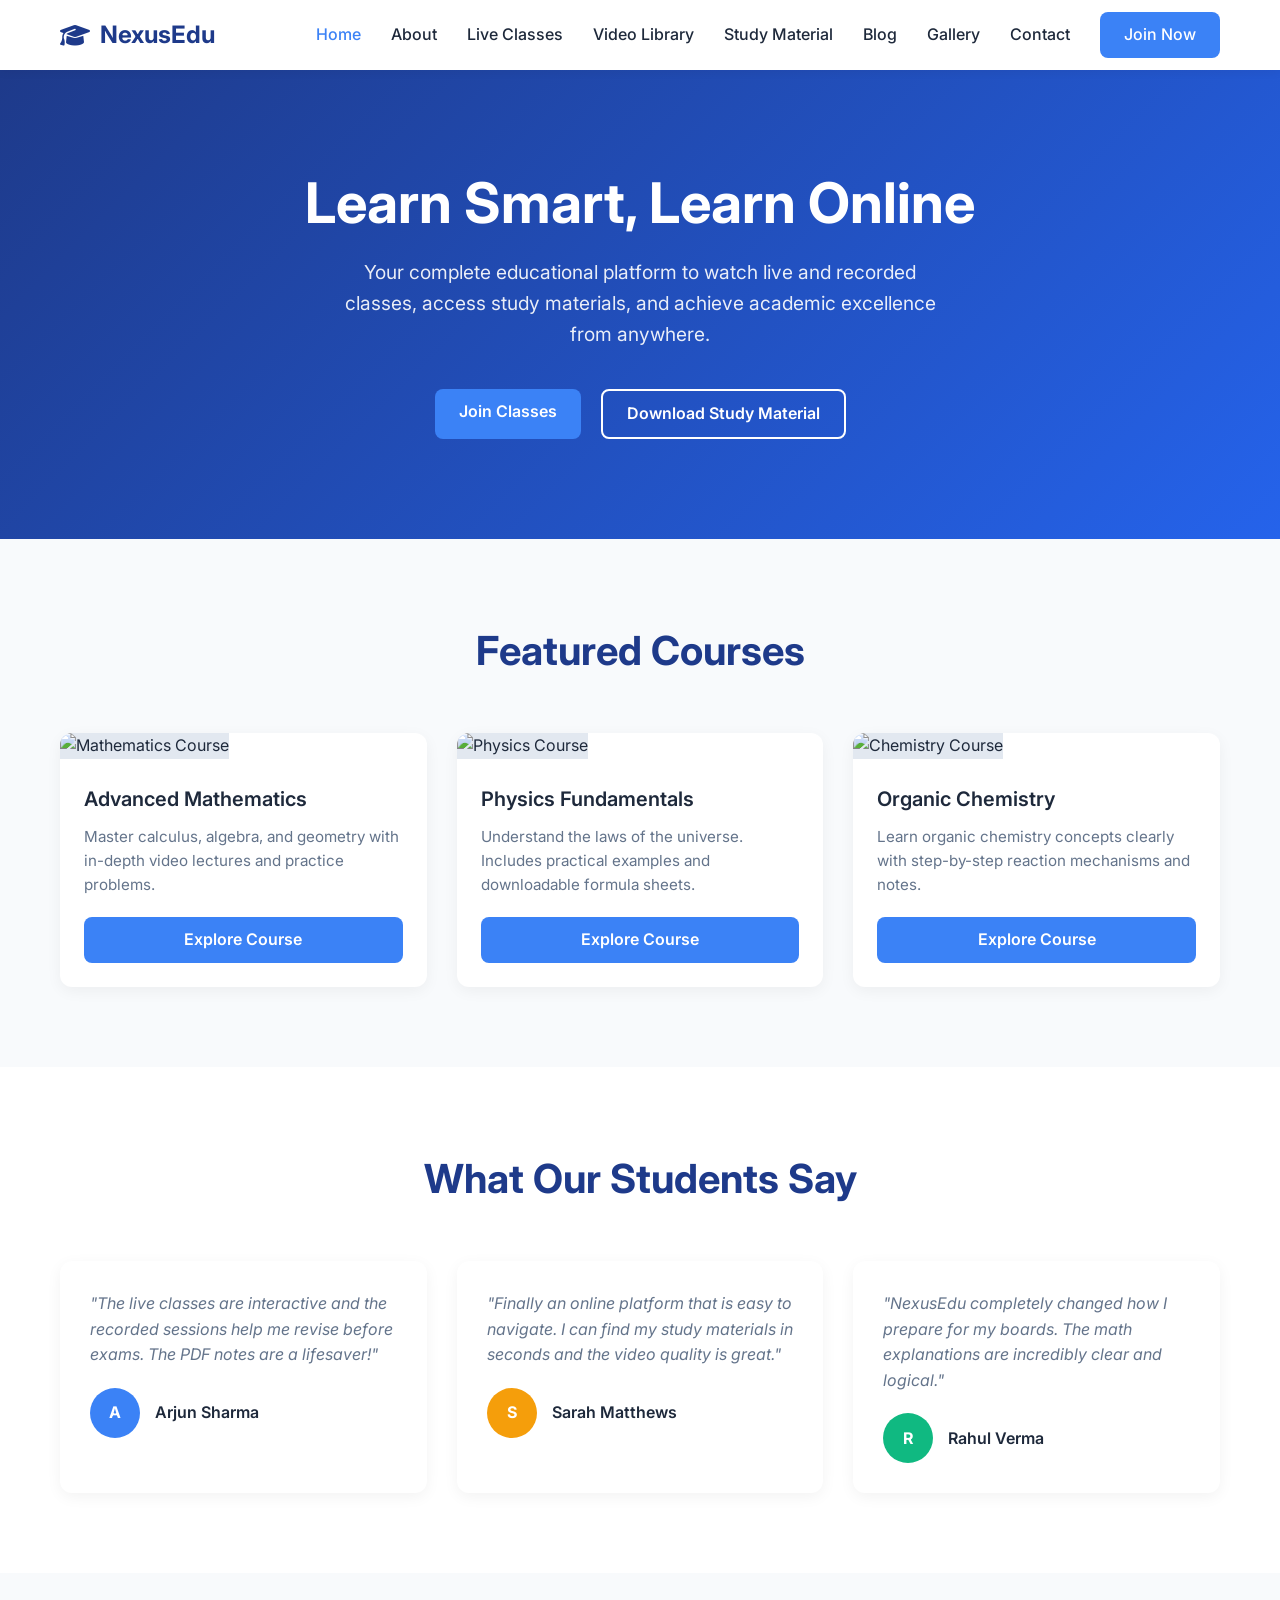
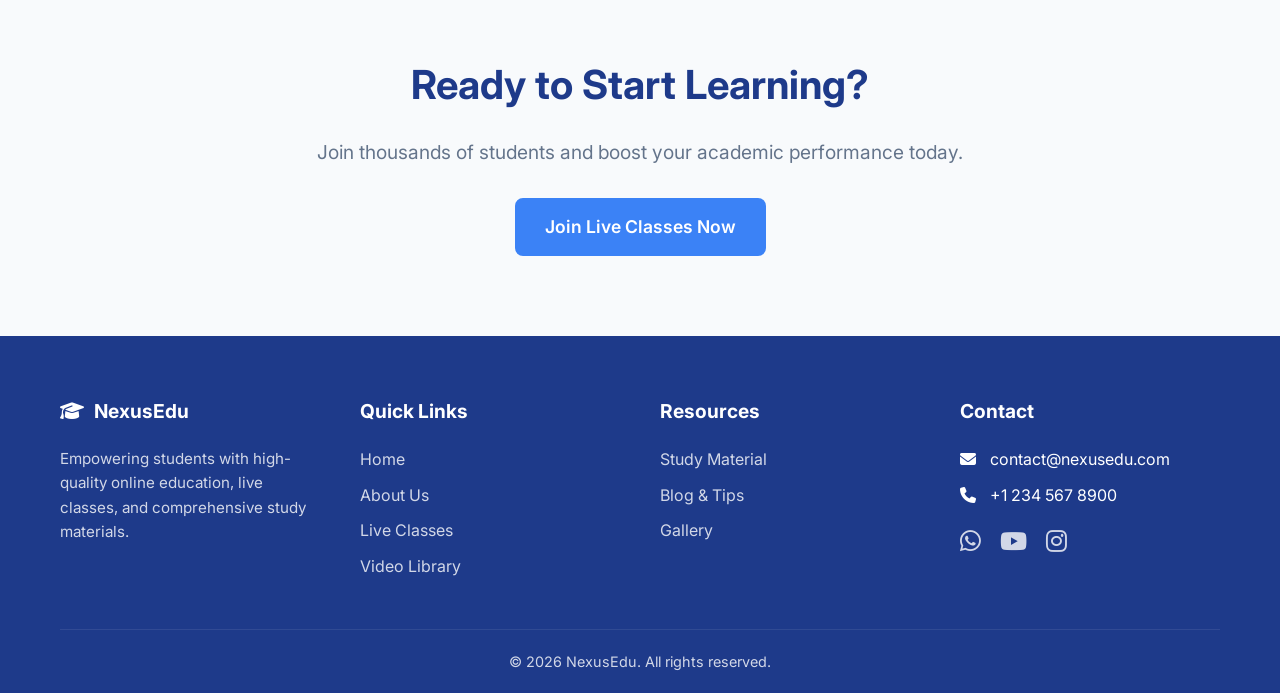
==== index.html @ 4cb1acce "Add files via upload" ====
<!DOCTYPE html>
<html lang="en">
<head>
  <meta charset="UTF-8">
  <meta name="viewport" content="width=device-width, initial-scale=1.0">
  <title>Nexus Education | Learn Smart, Learn Online</title>
  <meta name="description" content="Online learning platform for students to attend live classes, watch recorded lectures, and download study materials.">
  <link rel="stylesheet" href="styles.css">
  <link rel="stylesheet" href="https://cdnjs.cloudflare.com/ajax/libs/font-awesome/6.4.0/css/all.min.css">
</head>
<body>
  <!-- Navigation -->
  <nav class="navbar">
    <div class="container">
      <a href="index.html" class="logo">
        <i class="fa-solid fa-graduation-cap"></i>
        NexusEdu
      </a>
      <div class="hamburger">
        <i class="fa-solid fa-bars"></i>
      </div>
      <ul class="nav-links">
        <li><a href="index.html">Home</a></li>
        <li><a href="about.html">About</a></li>
        <li><a href="classes.html">Live Classes</a></li>
        <li><a href="library.html">Video Library</a></li>
        <li><a href="materials.html">Study Material</a></li>
        <li><a href="blog.html">Blog</a></li>
        <li><a href="gallery.html">Gallery</a></li>
        <li><a href="contact.html">Contact</a></li>
        <li><a href="classes.html" class="btn btn-primary" style="color: white;">Join Now</a></li>
      </ul>
    </div>
  </nav>

  <!-- Hero Section -->
  <section class="hero">
    <div class="container">
      <h1>Learn Smart, Learn Online</h1>
      <p>Your complete educational platform to watch live and recorded classes, access study materials, and achieve academic excellence from anywhere.</p>
      <div class="hero-buttons">
        <a href="classes.html" class="btn btn-primary">Join Classes</a>
        <a href="materials.html" class="btn btn-outline">Download Study Material</a>
      </div>
    </div>
  </section>

  <!-- Featured Courses Section -->
  <section class="section">
    <div class="container">
      <h2 class="section-title">Featured Courses</h2>
      <div class="courses-grid">
        <!-- Course 1 -->
        <div class="course-card">
          <img src="https://images.unsplash.com/photo-1635070041078-e363dbe005cb?ixlib=rb-4.0.3&auto=format&fit=crop&w=600&q=80" alt="Mathematics Course" class="course-img">
          <div class="course-content">
            <h3 class="course-title">Advanced Mathematics</h3>
            <p class="course-desc">Master calculus, algebra, and geometry with in-depth video lectures and practice problems.</p>
            <a href="library.html" class="btn btn-primary" style="width: 100%">Explore Course</a>
          </div>
        </div>
        <!-- Course 2 -->
        <div class="course-card">
          <img src="https://images.unsplash.com/photo-1532094349884-543bc11b234d?ixlib=rb-4.0.3&auto=format&fit=crop&w=600&q=80" alt="Physics Course" class="course-img">
          <div class="course-content">
            <h3 class="course-title">Physics Fundamentals</h3>
            <p class="course-desc">Understand the laws of the universe. Includes practical examples and downloadable formula sheets.</p>
            <a href="library.html" class="btn btn-primary" style="width: 100%">Explore Course</a>
          </div>
        </div>
        <!-- Course 3 -->
        <div class="course-card">
          <img src="https://images.unsplash.com/photo-1532187863486-abf9dbad1b69?ixlib=rb-4.0.3&auto=format&fit=crop&w=600&q=80" alt="Chemistry Course" class="course-img">
          <div class="course-content">
            <h3 class="course-title">Organic Chemistry</h3>
            <p class="course-desc">Learn organic chemistry concepts clearly with step-by-step reaction mechanisms and notes.</p>
            <a href="library.html" class="btn btn-primary" style="width: 100%">Explore Course</a>
          </div>
        </div>
      </div>
    </div>
  </section>

  <!-- Testimonials -->
  <section class="section" style="background-color: var(--white);">
    <div class="container">
      <h2 class="section-title">What Our Students Say</h2>
      <div class="testimonials-grid">
        <div class="testimonial-card">
          <p class="testimonial-text">"The live classes are interactive and the recorded sessions help me revise before exams. The PDF notes are a lifesaver!"</p>
          <div class="student-info">
            <div class="student-avatar" style="background-color: #3b82f6;">A</div>
            <div class="student-name">Arjun Sharma</div>
          </div>
        </div>
        <div class="testimonial-card">
          <p class="testimonial-text">"Finally an online platform that is easy to navigate. I can find my study materials in seconds and the video quality is great."</p>
          <div class="student-info">
            <div class="student-avatar" style="background-color: #f59e0b;">S</div>
            <div class="student-name">Sarah Matthews</div>
          </div>
        </div>
        <div class="testimonial-card">
          <p class="testimonial-text">"NexusEdu completely changed how I prepare for my boards. The math explanations are incredibly clear and logical."</p>
          <div class="student-info">
            <div class="student-avatar" style="background-color: #10b981;">R</div>
            <div class="student-name">Rahul Verma</div>
          </div>
        </div>
      </div>
    </div>
  </section>

  <!-- Call to Action -->
  <section class="cta">
    <div class="container">
      <h2 style="font-size: 2.5rem; color: var(--primary-blue); margin-bottom: 20px;">Ready to Start Learning?</h2>
      <p style="font-size: 1.2rem; color: var(--text-light); margin-bottom: 30px;">Join thousands of students and boost your academic performance today.</p>
      <a href="classes.html" class="btn btn-primary" style="font-size: 1.1rem; padding: 15px 30px;">Join Live Classes Now</a>
    </div>
  </section>

  <!-- Footer -->
  <footer>
    <div class="container">
      <div class="footer-grid">
        <div class="footer-col">
          <h3><i class="fa-solid fa-graduation-cap" style="margin-right: 10px;"></i>NexusEdu</h3>
          <p style="opacity: 0.8; margin-top: 15px; font-size: 0.95rem;">Empowering students with high-quality online education, live classes, and comprehensive study materials.</p>
        </div>
        <div class="footer-col">
          <h3>Quick Links</h3>
          <ul>
            <li><a href="index.html">Home</a></li>
            <li><a href="about.html">About Us</a></li>
            <li><a href="classes.html">Live Classes</a></li>
            <li><a href="library.html">Video Library</a></li>
          </ul>
        </div>
        <div class="footer-col">
          <h3>Resources</h3>
          <ul>
            <li><a href="materials.html">Study Material</a></li>
            <li><a href="blog.html">Blog & Tips</a></li>
            <li><a href="gallery.html">Gallery</a></li>
          </ul>
        </div>
        <div class="footer-col">
          <h3>Contact</h3>
          <ul>
            <li><i class="fa-solid fa-envelope" style="margin-right: 10px;"></i> contact@nexusedu.com</li>
            <li><i class="fa-solid fa-phone" style="margin-right: 10px;"></i> +1 234 567 8900</li>
            <li style="margin-top: 15px;">
              <a href="#" style="font-size: 1.5rem; margin-right: 15px;"><i class="fa-brands fa-whatsapp"></i></a>
              <a href="#" style="font-size: 1.5rem; margin-right: 15px;"><i class="fa-brands fa-youtube"></i></a>
              <a href="#" style="font-size: 1.5rem;"><i class="fa-brands fa-instagram"></i></a>
            </li>
          </ul>
        </div>
      </div>
      <div class="footer-bottom">
        &copy; 2026 NexusEdu. All rights reserved.
      </div>
    </div>
  </footer>

  <script src="script.js"></script>
</body>
</html>
---- styles.css ----
@import url('https://fonts.googleapis.com/css2?family=Inter:wght@300;400;500;600;700&display=swap');

:root {
  --primary-blue: #1e3a8a; /* deep blue */
  --secondary-blue: #3b82f6; /* bright blue */
  --light-gray: #f8fafc;
  --text-dark: #1e293b;
  --text-light: #64748b;
  --white: #ffffff;
  --nav-height: 70px;
}

* {
  margin: 0;
  padding: 0;
  box-sizing: border-box;
}

body {
  font-family: 'Inter', sans-serif;
  color: var(--text-dark);
  background-color: var(--light-gray);
  line-height: 1.6;
}

a {
  text-decoration: none;
  color: inherit;
}

ul {
  list-style: none;
}

/* Global Container */
.container {
  max-width: 1200px;
  margin: 0 auto;
  padding: 0 20px;
}

/* Navbar */
.navbar {
  background-color: var(--white);
  box-shadow: 0 2px 10px rgba(0,0,0,0.05);
  position: sticky;
  top: 0;
  z-index: 1000;
  height: var(--nav-height);
  display: flex;
  align-items: center;
}

.navbar .container {
  display: flex;
  justify-content: space-between;
  align-items: center;
  width: 100%;
}

.logo {
  font-size: 1.5rem;
  font-weight: 700;
  color: var(--primary-blue);
  display: flex;
  align-items: center;
  gap: 10px;
}

.nav-links {
  display: flex;
  gap: 30px;
  align-items: center;
}

.nav-links a {
  font-weight: 500;
  transition: color 0.3s;
}

.nav-links a:hover,
.nav-links a.active {
  color: var(--secondary-blue);
}

.btn {
  padding: 10px 24px;
  border-radius: 8px;
  font-weight: 600;
  transition: all 0.3s ease;
  cursor: pointer;
  border: none;
  display: inline-block;
  text-align: center;
}

.btn-primary {
  background-color: var(--secondary-blue);
  color: var(--white);
}

.btn-primary:hover {
  background-color: var(--primary-blue);
  color: var(--white);
  transform: translateY(-2px);
  box-shadow: 0 4px 12px rgba(59, 130, 246, 0.3);
}

.btn-outline {
  background-color: transparent;
  border: 2px solid var(--white);
  color: var(--white);
}

.btn-outline:hover {
  background-color: var(--white);
  color: var(--primary-blue);
}

.hamburger {
  display: none;
  cursor: pointer;
  font-size: 1.5rem;
  color: var(--text-dark);
}

/* Hero Section */
.hero {
  background: linear-gradient(135deg, var(--primary-blue), #2563eb);
  color: var(--white);
  padding: 100px 0;
  text-align: center;
}

.hero h1 {
  font-size: 3.5rem;
  font-weight: 700;
  margin-bottom: 20px;
  line-height: 1.2;
}

.hero p {
  font-size: 1.2rem;
  margin-bottom: 40px;
  max-width: 600px;
  margin-left: auto;
  margin-right: auto;
  opacity: 0.9;
}

.hero-buttons {
  display: flex;
  gap: 20px;
  justify-content: center;
}

/* Sections */
.section {
  padding: 80px 0;
}

.section-title {
  text-align: center;
  font-size: 2.5rem;
  margin-bottom: 50px;
  color: var(--primary-blue);
}

/* Featured Courses */
.courses-grid {
  display: grid;
  grid-template-columns: repeat(auto-fit, minmax(300px, 1fr));
  gap: 30px;
}

.course-card {
  background: var(--white);
  border-radius: 12px;
  overflow: hidden;
  box-shadow: 0 4px 15px rgba(0,0,0,0.05);
  transition: transform 0.3s ease;
}

.course-card:hover {
  transform: translateY(-5px);
}

.course-img {
  width: 100%;
  height: 200px;
  object-fit: cover;
  background-color: #e2e8f0;
}

.course-content {
  padding: 24px;
}

.course-title {
  font-size: 1.25rem;
  font-weight: 600;
  margin-bottom: 10px;
}

.course-desc {
  color: var(--text-light);
  font-size: 0.95rem;
  margin-bottom: 20px;
}

/* Testimonials */
.testimonials-grid {
  display: grid;
  grid-template-columns: repeat(auto-fit, minmax(300px, 1fr));
  gap: 30px;
}

.testimonial-card {
  background: var(--white);
  padding: 30px;
  border-radius: 12px;
  box-shadow: 0 4px 15px rgba(0,0,0,0.05);
  position: relative;
}

.testimonial-text {
  font-style: italic;
  color: var(--text-light);
  margin-bottom: 20px;
}

.student-info {
  display: flex;
  align-items: center;
  gap: 15px;
}

.student-avatar {
  width: 50px;
  height: 50px;
  border-radius: 50%;
  background-color: #cbd5e1;
  display: flex;
  align-items: center;
  justify-content: center;
  color: var(--white);
  font-weight: bold;
}

.student-name {
  font-weight: 600;
}

/* Call to Action */
.cta {
  background-color: var(--light-gray);
  text-align: center;
  padding: 80px 0;
}

/* Footer */
footer {
  background-color: var(--primary-blue);
  color: var(--white);
  padding: 60px 0 20px;
}

.footer-grid {
  display: grid;
  grid-template-columns: repeat(auto-fit, minmax(250px, 1fr));
  gap: 40px;
  margin-bottom: 40px;
}

.footer-col h3 {
  font-size: 1.2rem;
  margin-bottom: 20px;
}

.footer-col ul li {
  margin-bottom: 10px;
}

.footer-col ul li a {
  opacity: 0.8;
  transition: opacity 0.3s;
}

.footer-col ul li a:hover {
  opacity: 1;
}

.footer-bottom {
  text-align: center;
  padding-top: 20px;
  border-top: 1px solid rgba(255,255,255,0.1);
  opacity: 0.8;
  font-size: 0.9rem;
}

/* Interactive Components (e.g. Schedule, PDF Cards) */
.page-header {
  background-color: var(--primary-blue);
  color: var(--white);
  padding: 60px 0;
  text-align: center;
}

.page-header h1 {
  font-size: 2.5rem;
  margin-bottom: 10px;
}

/* Mobile Responsive */
@media (max-width: 768px) {
  .hamburger {
    display: block;
  }
  
  .nav-links {
    position: absolute;
    top: var(--nav-height);
    left: 0;
    width: 100%;
    background-color: var(--white);
    flex-direction: column;
    gap: 0;
    box-shadow: 0 10px 15px rgba(0,0,0,0.05);
    max-height: 0;
    overflow: hidden;
    transition: max-height 0.3s ease-in-out;
  }
  
  .nav-links.active {
    max-height: 500px;
  }
  
  .nav-links li {
    width: 100%;
    text-align: center;
    padding: 15px 0;
    border-bottom: 1px solid #f1f5f9;
  }
  
  .hero h1 {
    font-size: 2.5rem;
  }
  
  .hero-buttons {
    flex-direction: column;
    padding: 0 20px;
  }
}
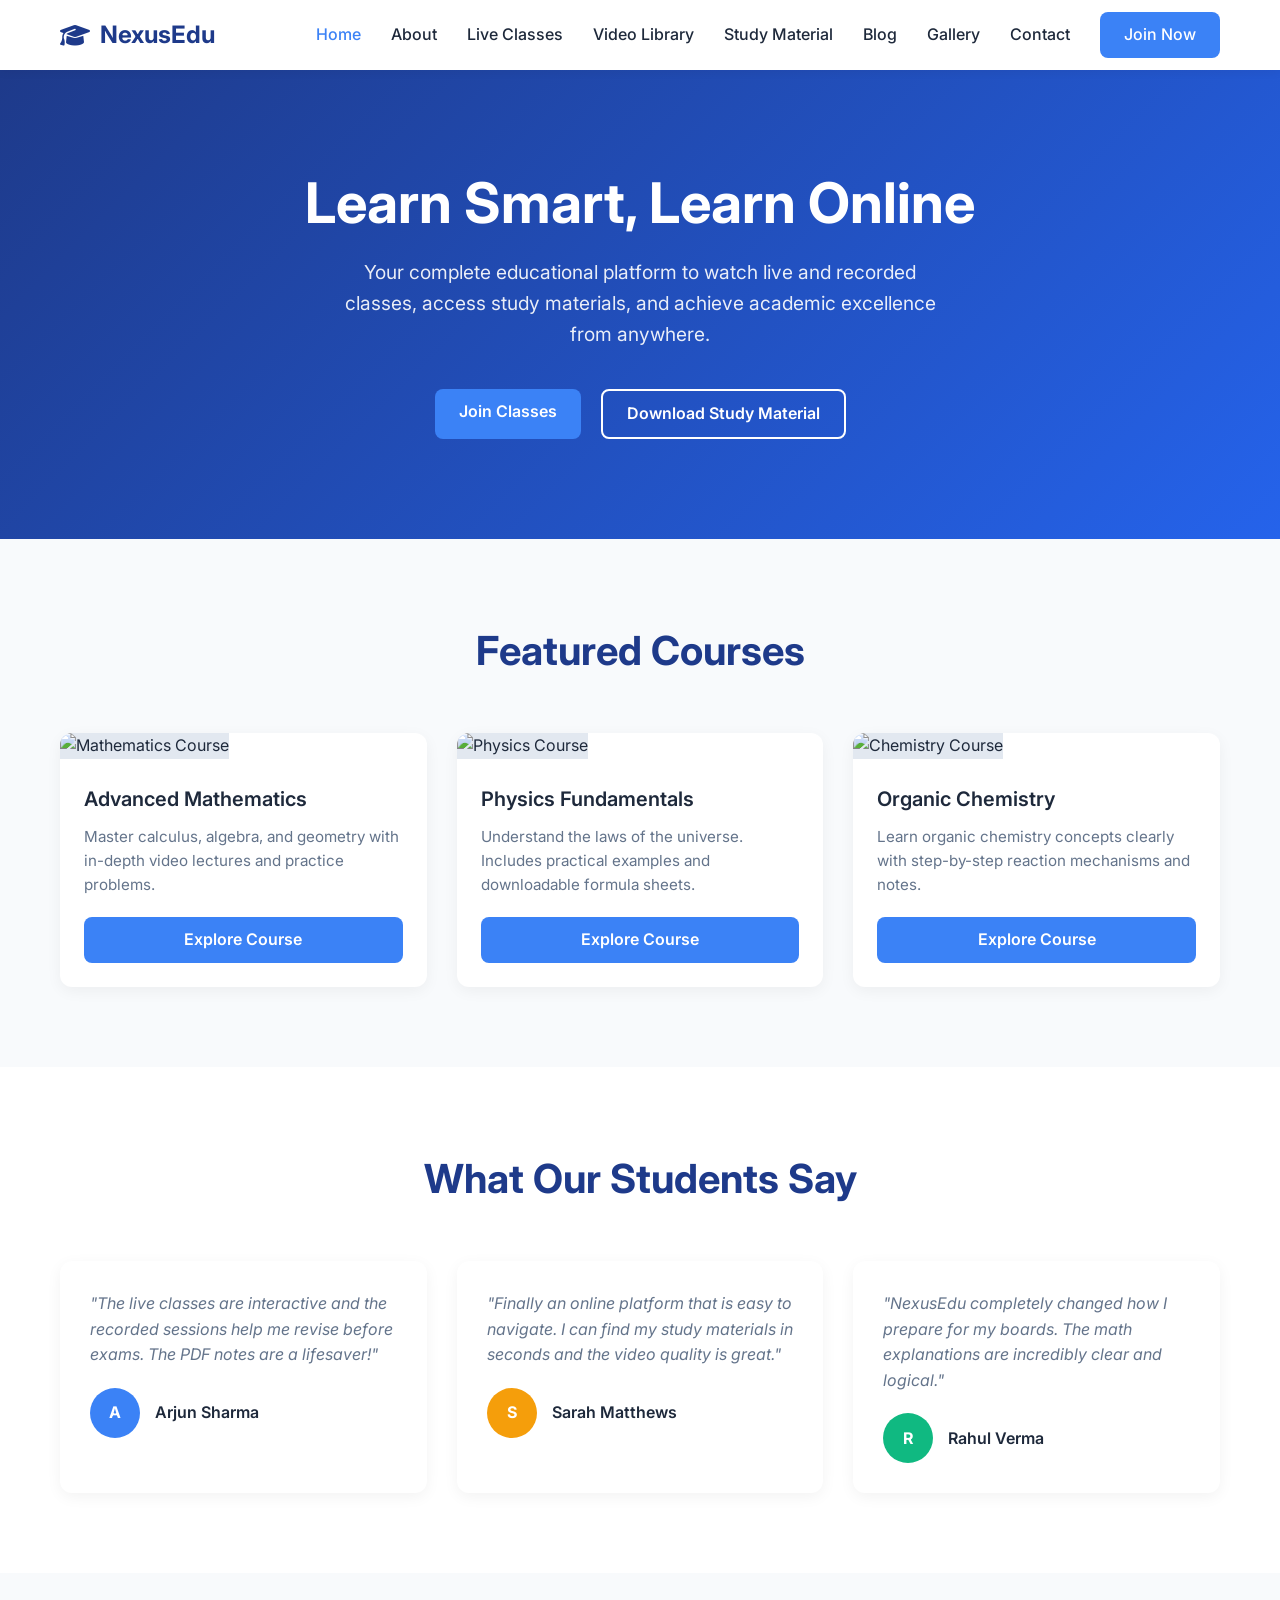
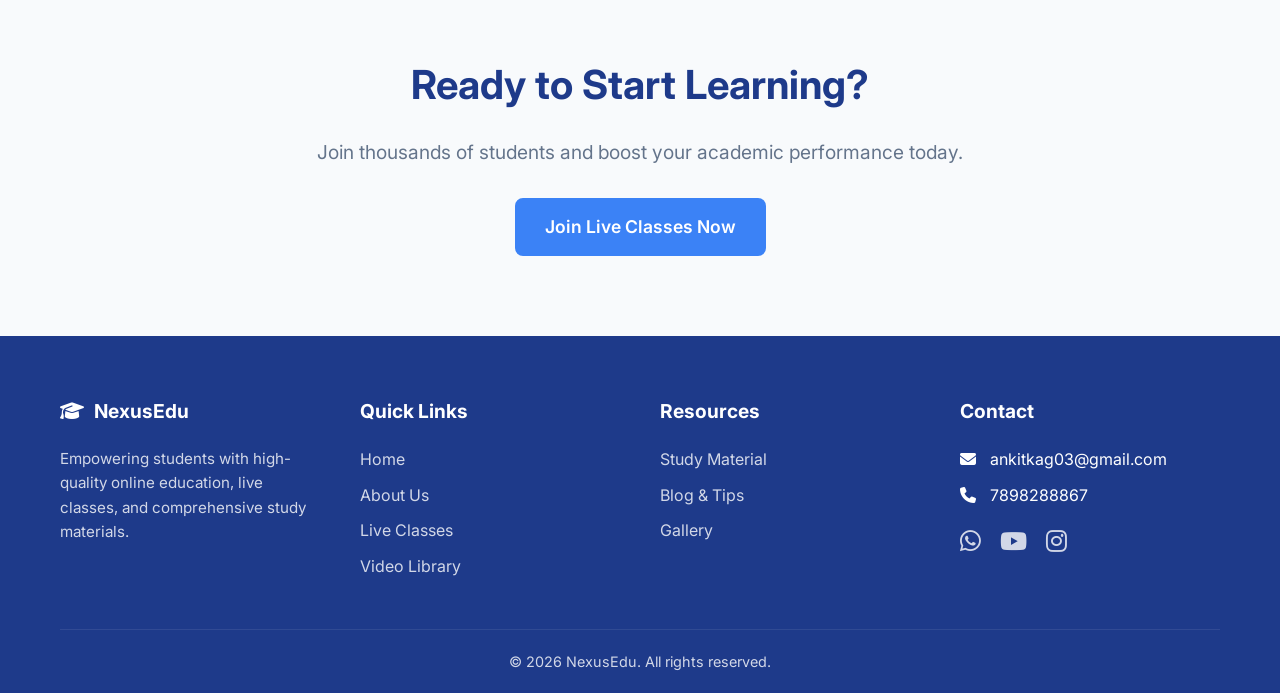
==== commit ea186bee: "Modify footer contact details and links Updated contact information and social media links in the fo" ====
--- a/index.html
+++ b/index.html
@@ -148,12 +148,12 @@
         <div class="footer-col">
           <h3>Contact</h3>
           <ul>
-            <li><i class="fa-solid fa-envelope" style="margin-right: 10px;"></i> contact@nexusedu.com</li>
-            <li><i class="fa-solid fa-phone" style="margin-right: 10px;"></i> +1 234 567 8900</li>
+            <li><i class="fa-solid fa-envelope" style="margin-right: 10px;"></i> ankitkag03@gmail.com</li>
+            <li><i class="fa-solid fa-phone" style="margin-right: 10px;"></i> 7898288867</li>
             <li style="margin-top: 15px;">
-              <a href="#" style="font-size: 1.5rem; margin-right: 15px;"><i class="fa-brands fa-whatsapp"></i></a>
-              <a href="#" style="font-size: 1.5rem; margin-right: 15px;"><i class="fa-brands fa-youtube"></i></a>
-              <a href="#" style="font-size: 1.5rem;"><i class="fa-brands fa-instagram"></i></a>
+              <a href="https://wa.me/7898288867" style="font-size: 1.5rem; margin-right: 15px;"><i class="fa-brands fa-whatsapp"></i></a>
+              <a href="https://www.youtube.com/@ankitkag07" style="font-size: 1.5rem; margin-right: 15px;"><i class="fa-brands fa-youtube"></i></a>
+              <a href="https://www.instagram.com/ami_t0720/" style="font-size: 1.5rem;"><i class="fa-brands fa-instagram"></i></a>
             </li>
           </ul>
         </div>
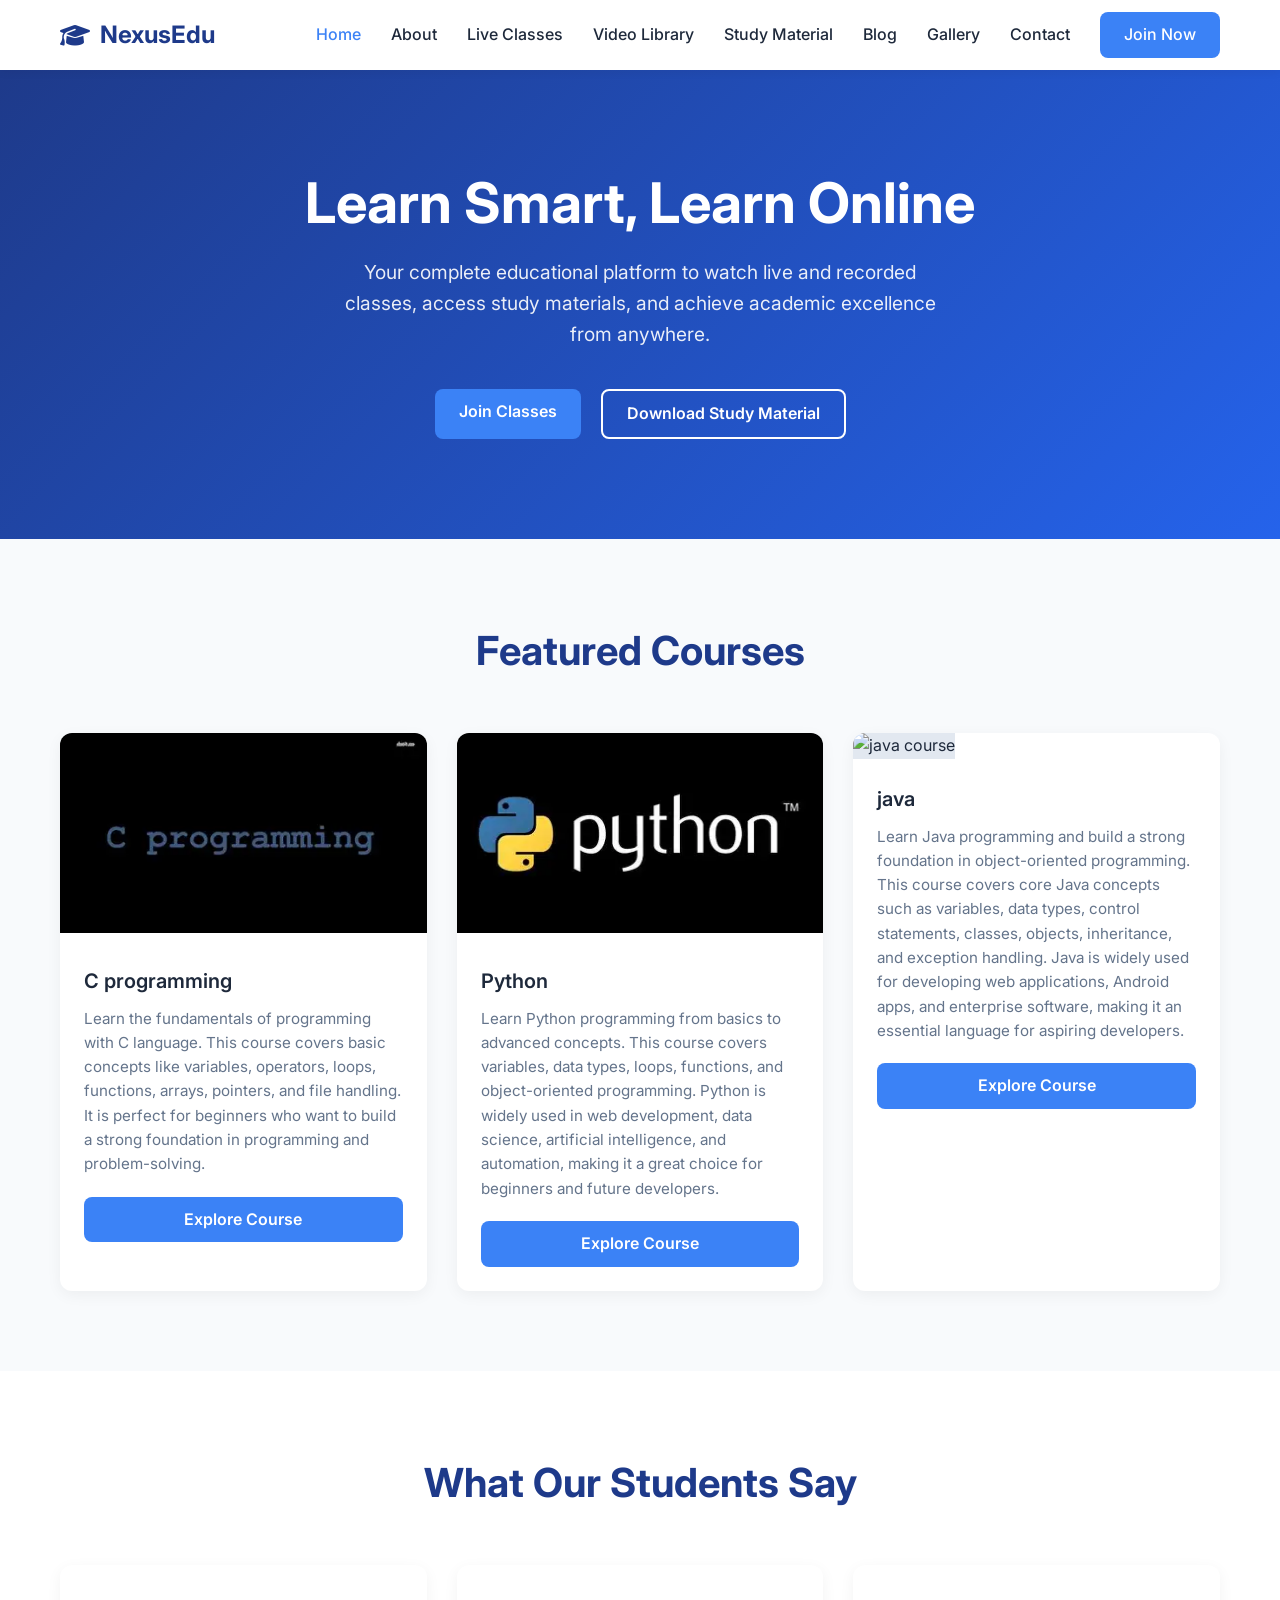
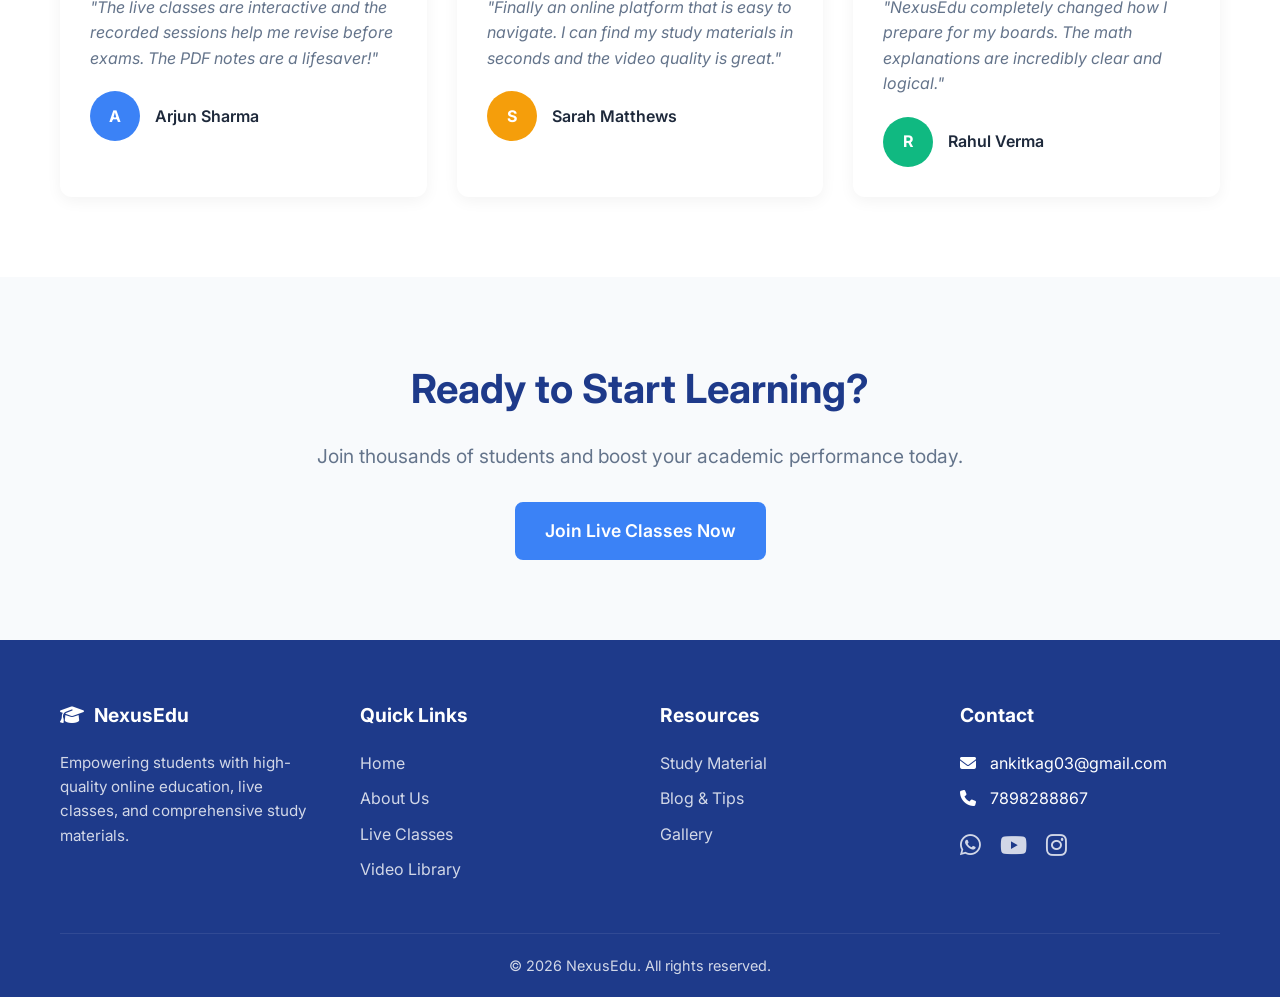
==== commit 2f86f4d8: "Update course details and images in index.html" ====
--- a/index.html
+++ b/index.html
@@ -52,28 +52,28 @@
       <div class="courses-grid">
         <!-- Course 1 -->
         <div class="course-card">
-          <img src="https://images.unsplash.com/photo-1635070041078-e363dbe005cb?ixlib=rb-4.0.3&auto=format&fit=crop&w=600&q=80" alt="Mathematics Course" class="course-img">
+          <img src="c programming.webp" class="course-img">
           <div class="course-content">
-            <h3 class="course-title">Advanced Mathematics</h3>
-            <p class="course-desc">Master calculus, algebra, and geometry with in-depth video lectures and practice problems.</p>
+            <h3 class="course-title">C programming</h3>
+            <p class="course-desc">Learn the fundamentals of programming with C language. This course covers basic concepts like variables, operators, loops, functions, arrays, pointers, and file handling. It is perfect for beginners who want to build a strong foundation in programming and problem-solving.</p>
             <a href="library.html" class="btn btn-primary" style="width: 100%">Explore Course</a>
           </div>
         </div>
         <!-- Course 2 -->
         <div class="course-card">
-          <img src="https://images.unsplash.com/photo-1532094349884-543bc11b234d?ixlib=rb-4.0.3&auto=format&fit=crop&w=600&q=80" alt="Physics Course" class="course-img">
+          <img src="python wallpaper.webp" alt="Python course" class="course-img">
           <div class="course-content">
-            <h3 class="course-title">Physics Fundamentals</h3>
-            <p class="course-desc">Understand the laws of the universe. Includes practical examples and downloadable formula sheets.</p>
+            <h3 class="course-title">Python </h3>
+            <p class="course-desc">Learn Python programming from basics to advanced concepts. This course covers variables, data types, loops, functions, and object-oriented programming. Python is widely used in web development, data science, artificial intelligence, and automation, making it a great choice for beginners and future developers.</p>
             <a href="library.html" class="btn btn-primary" style="width: 100%">Explore Course</a>
           </div>
         </div>
         <!-- Course 3 -->
         <div class="course-card">
-          <img src="https://images.unsplash.com/photo-1532187863486-abf9dbad1b69?ixlib=rb-4.0.3&auto=format&fit=crop&w=600&q=80" alt="Chemistry Course" class="course-img">
+          <img src="java wallpaper.wepb" alt="java course" class="course-img">
           <div class="course-content">
-            <h3 class="course-title">Organic Chemistry</h3>
-            <p class="course-desc">Learn organic chemistry concepts clearly with step-by-step reaction mechanisms and notes.</p>
+            <h3 class="course-title">java</h3>
+            <p class="course-desc">Learn Java programming and build a strong foundation in object-oriented programming. This course covers core Java concepts such as variables, data types, control statements, classes, objects, inheritance, and exception handling. Java is widely used for developing web applications, Android apps, and enterprise software, making it an essential language for aspiring developers.</p>
             <a href="library.html" class="btn btn-primary" style="width: 100%">Explore Course</a>
           </div>
         </div>
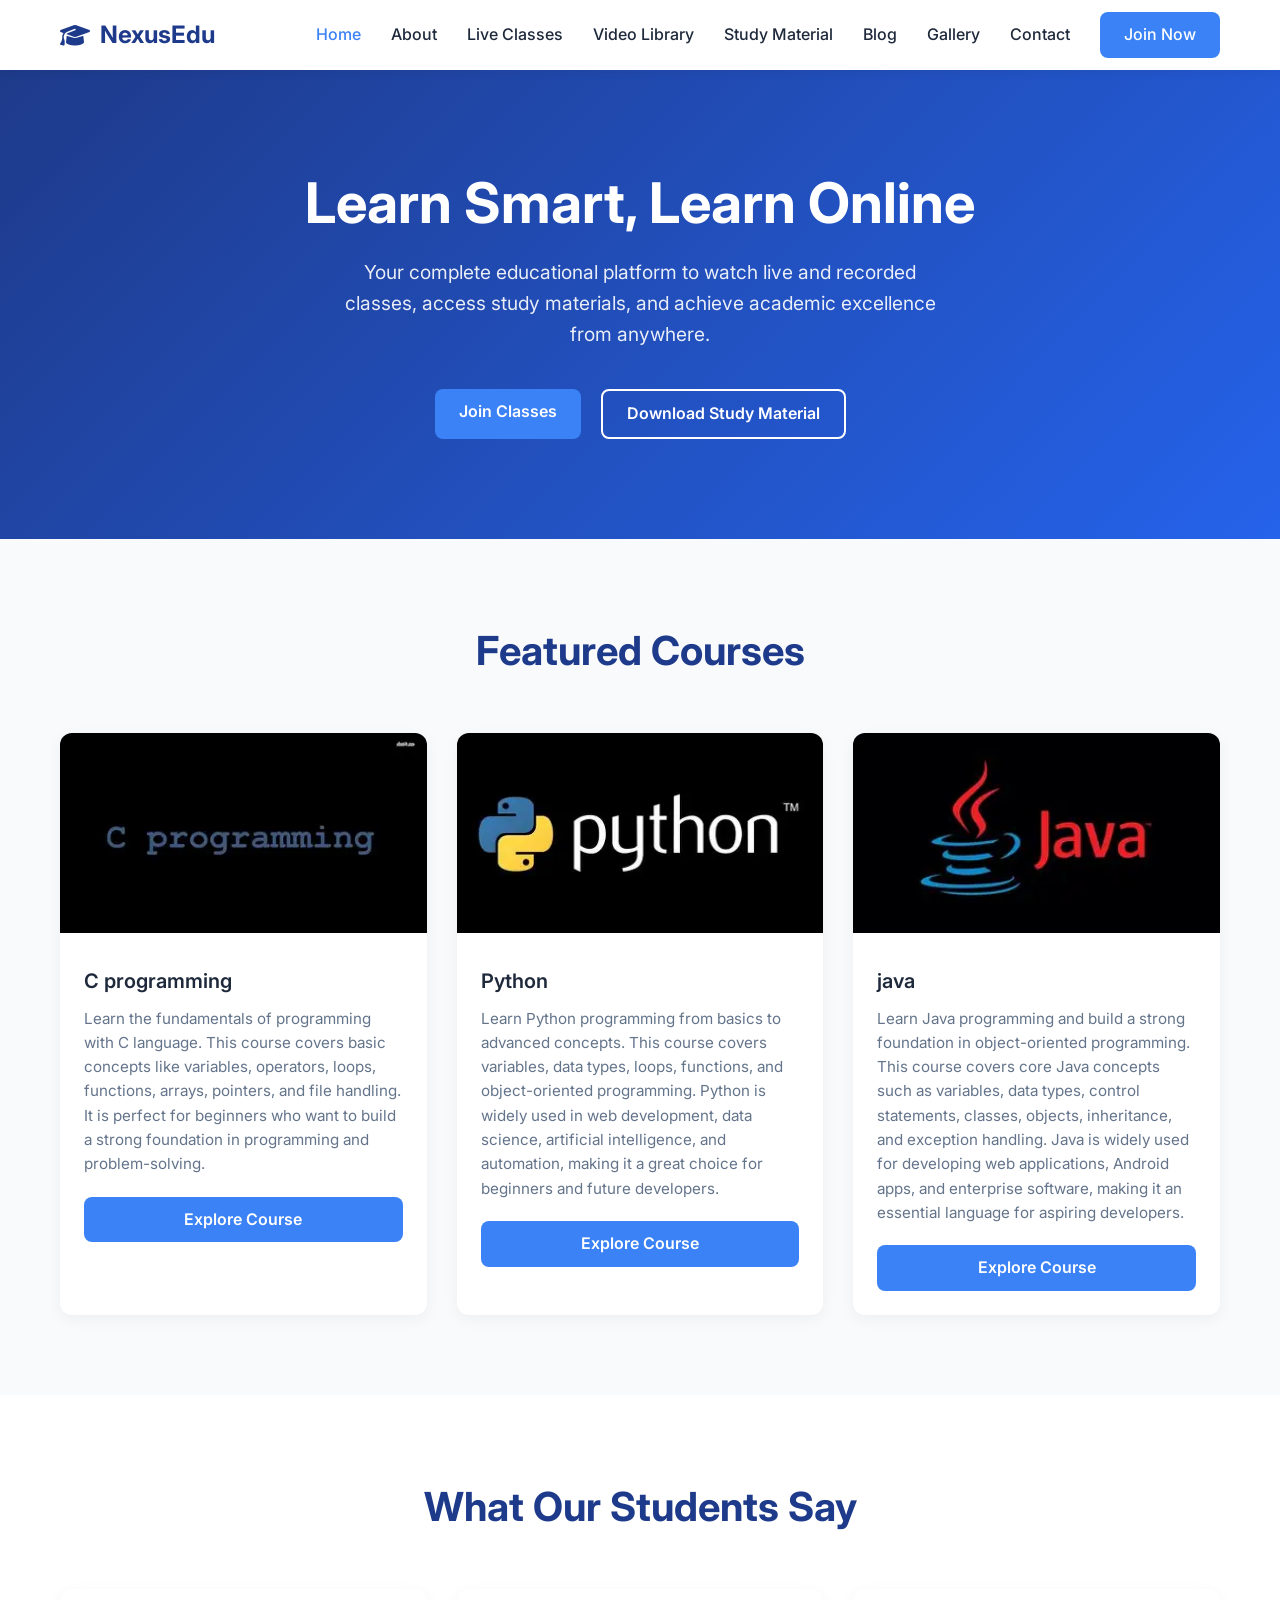
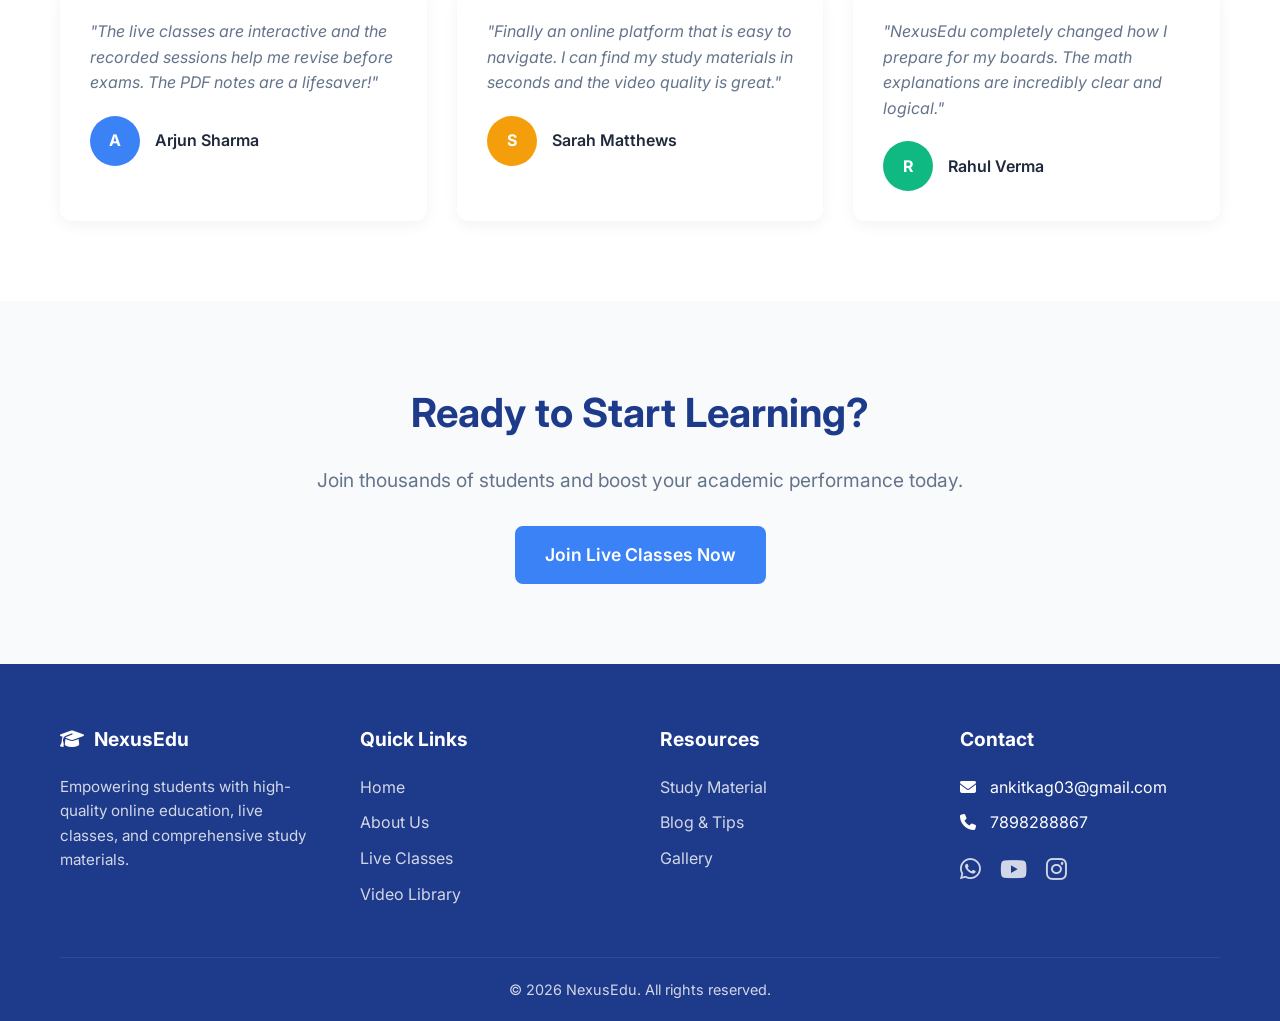
==== commit dfad3eb5: "Fix image source typo in course card" ====
--- a/index.html
+++ b/index.html
@@ -70,7 +70,7 @@
         </div>
         <!-- Course 3 -->
         <div class="course-card">
-          <img src="java wallpaper.wepb" alt="java course" class="course-img">
+          <img src="java wallpaper.webp" alt="java course" class="course-img">
           <div class="course-content">
             <h3 class="course-title">java</h3>
             <p class="course-desc">Learn Java programming and build a strong foundation in object-oriented programming. This course covers core Java concepts such as variables, data types, control statements, classes, objects, inheritance, and exception handling. Java is widely used for developing web applications, Android apps, and enterprise software, making it an essential language for aspiring developers.</p>
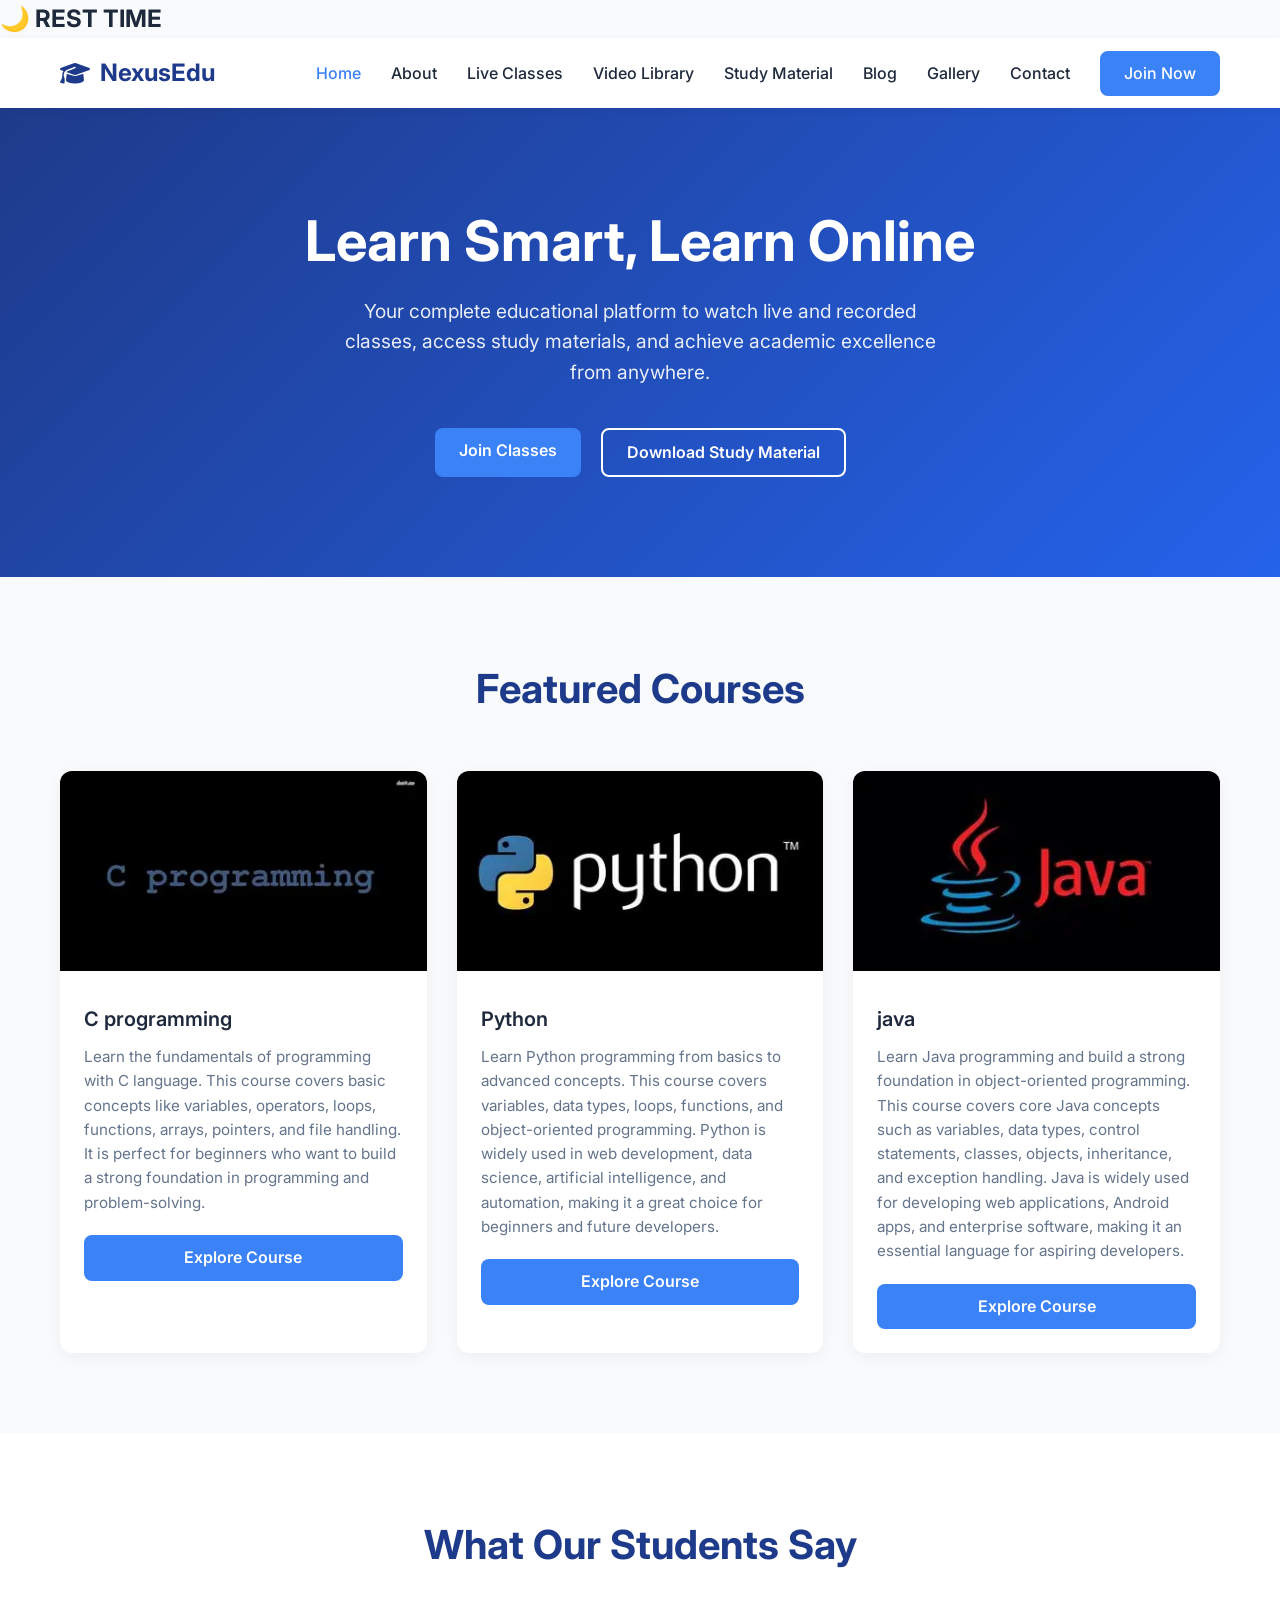
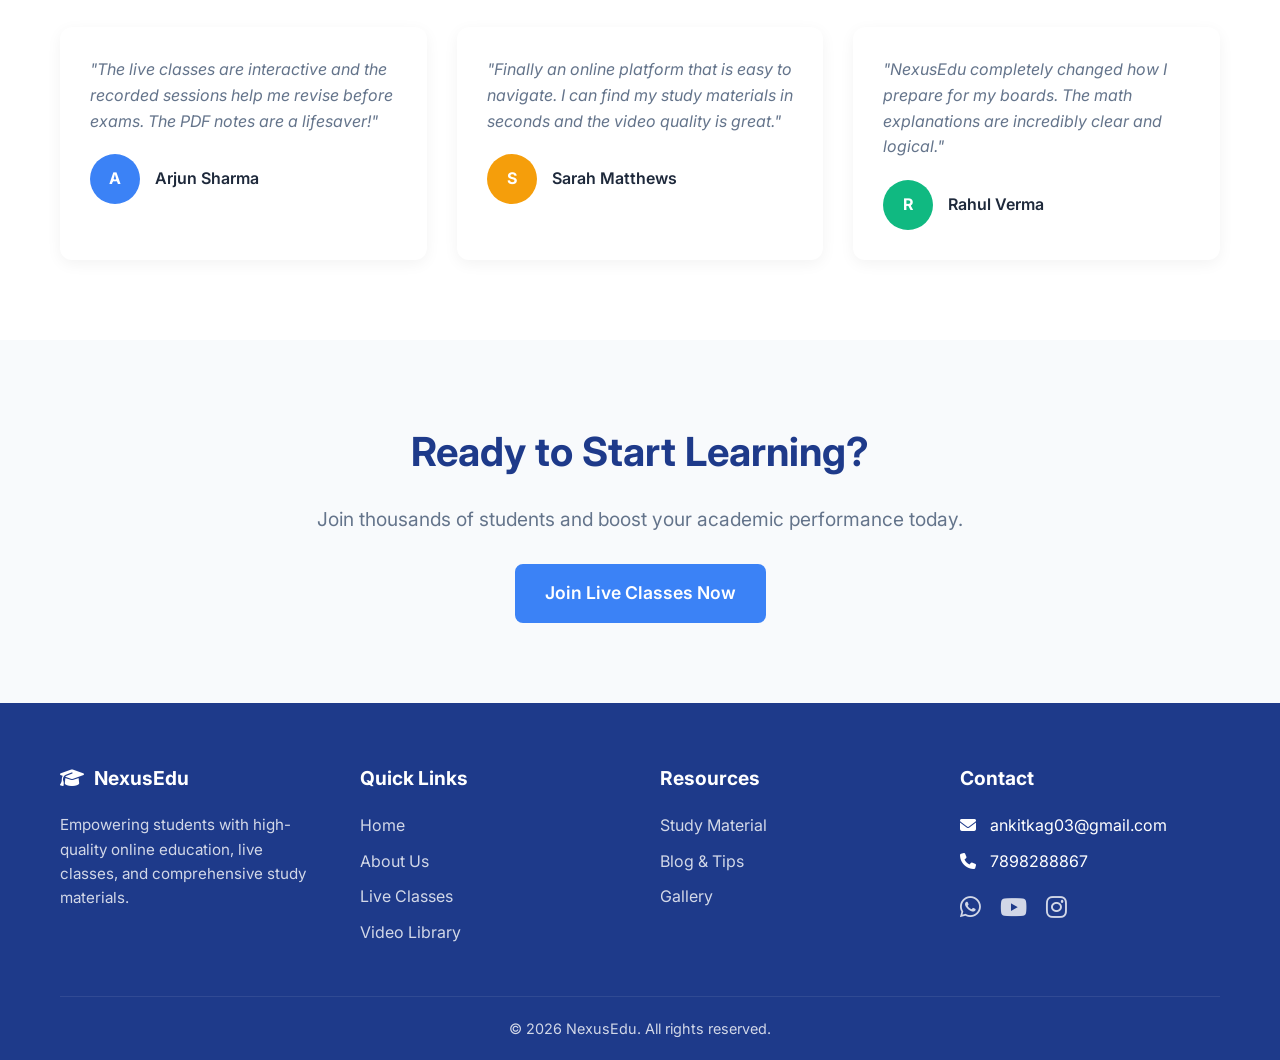
==== commit 12e9b802: "Add rope and shutter components to index.html Added rope and shutter elements for UI interaction." ====
--- a/index.html
+++ b/index.html
@@ -9,6 +9,18 @@
   <link rel="stylesheet" href="https://cdnjs.cloudflare.com/ajax/libs/font-awesome/6.4.0/css/all.min.css">
 </head>
 <body>
+  <!-- Rope -->
+<div class="rope" onclick="closeShutter()">
+  <div class="handle"></div>
+</div>
+
+<!-- Shutter -->
+<div class="shutter">
+  <div class="shutter-content">
+    <h2>🌙 REST TIME</h2>
+    
+  </div>
+</div>
   <!-- Navigation -->
   <nav class="navbar">
     <div class="container">
